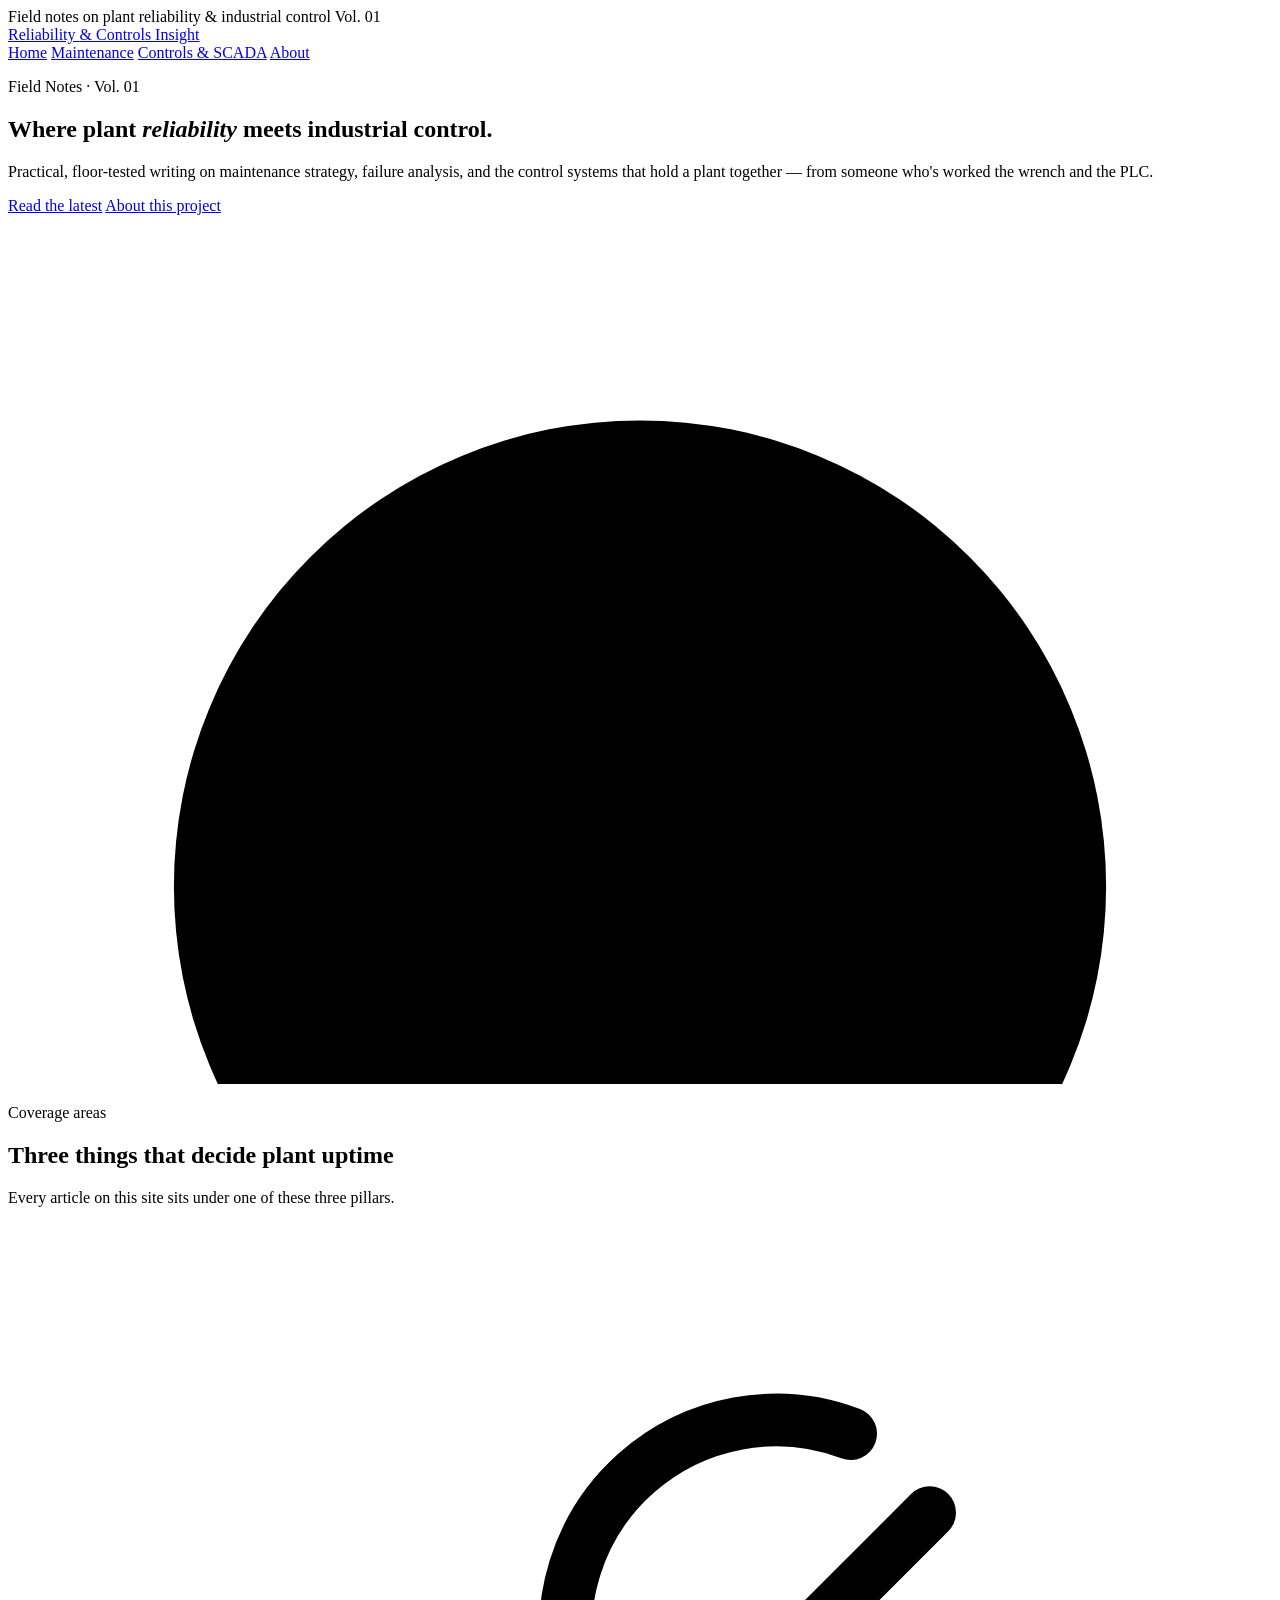
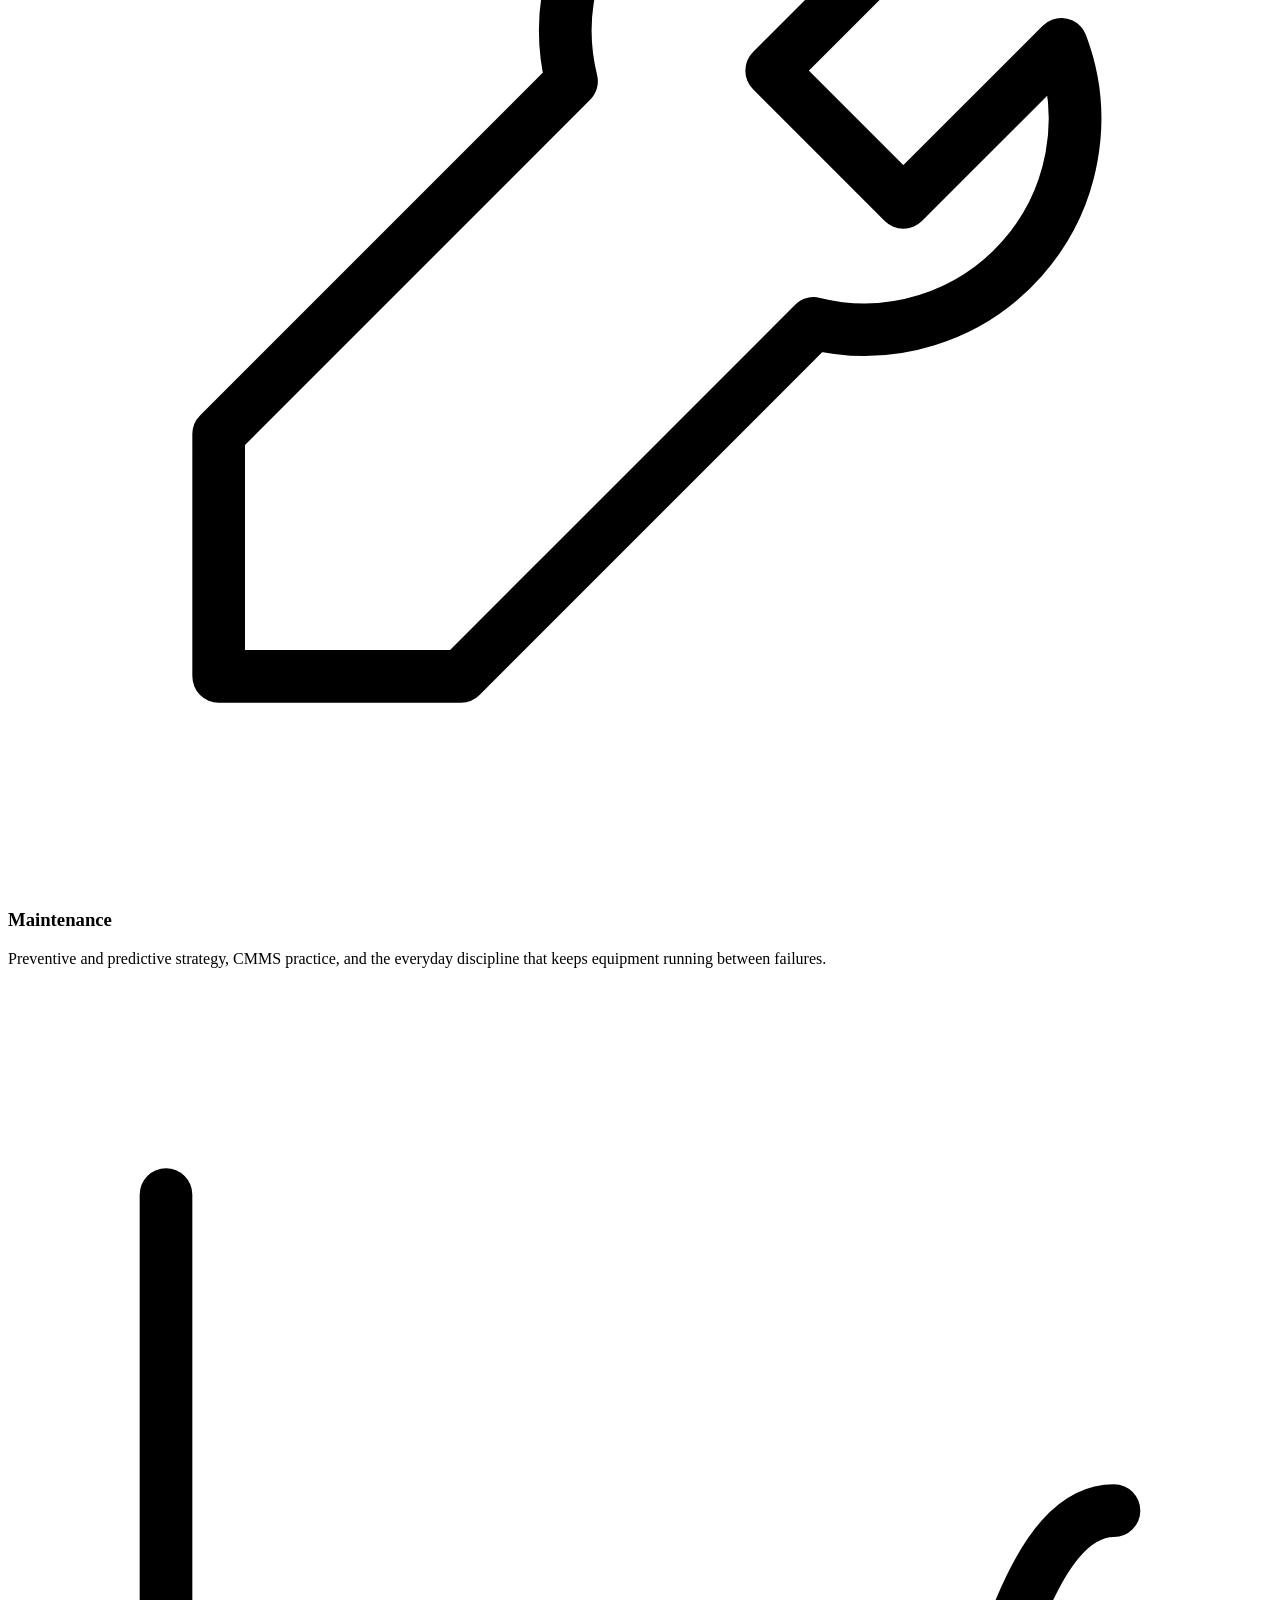
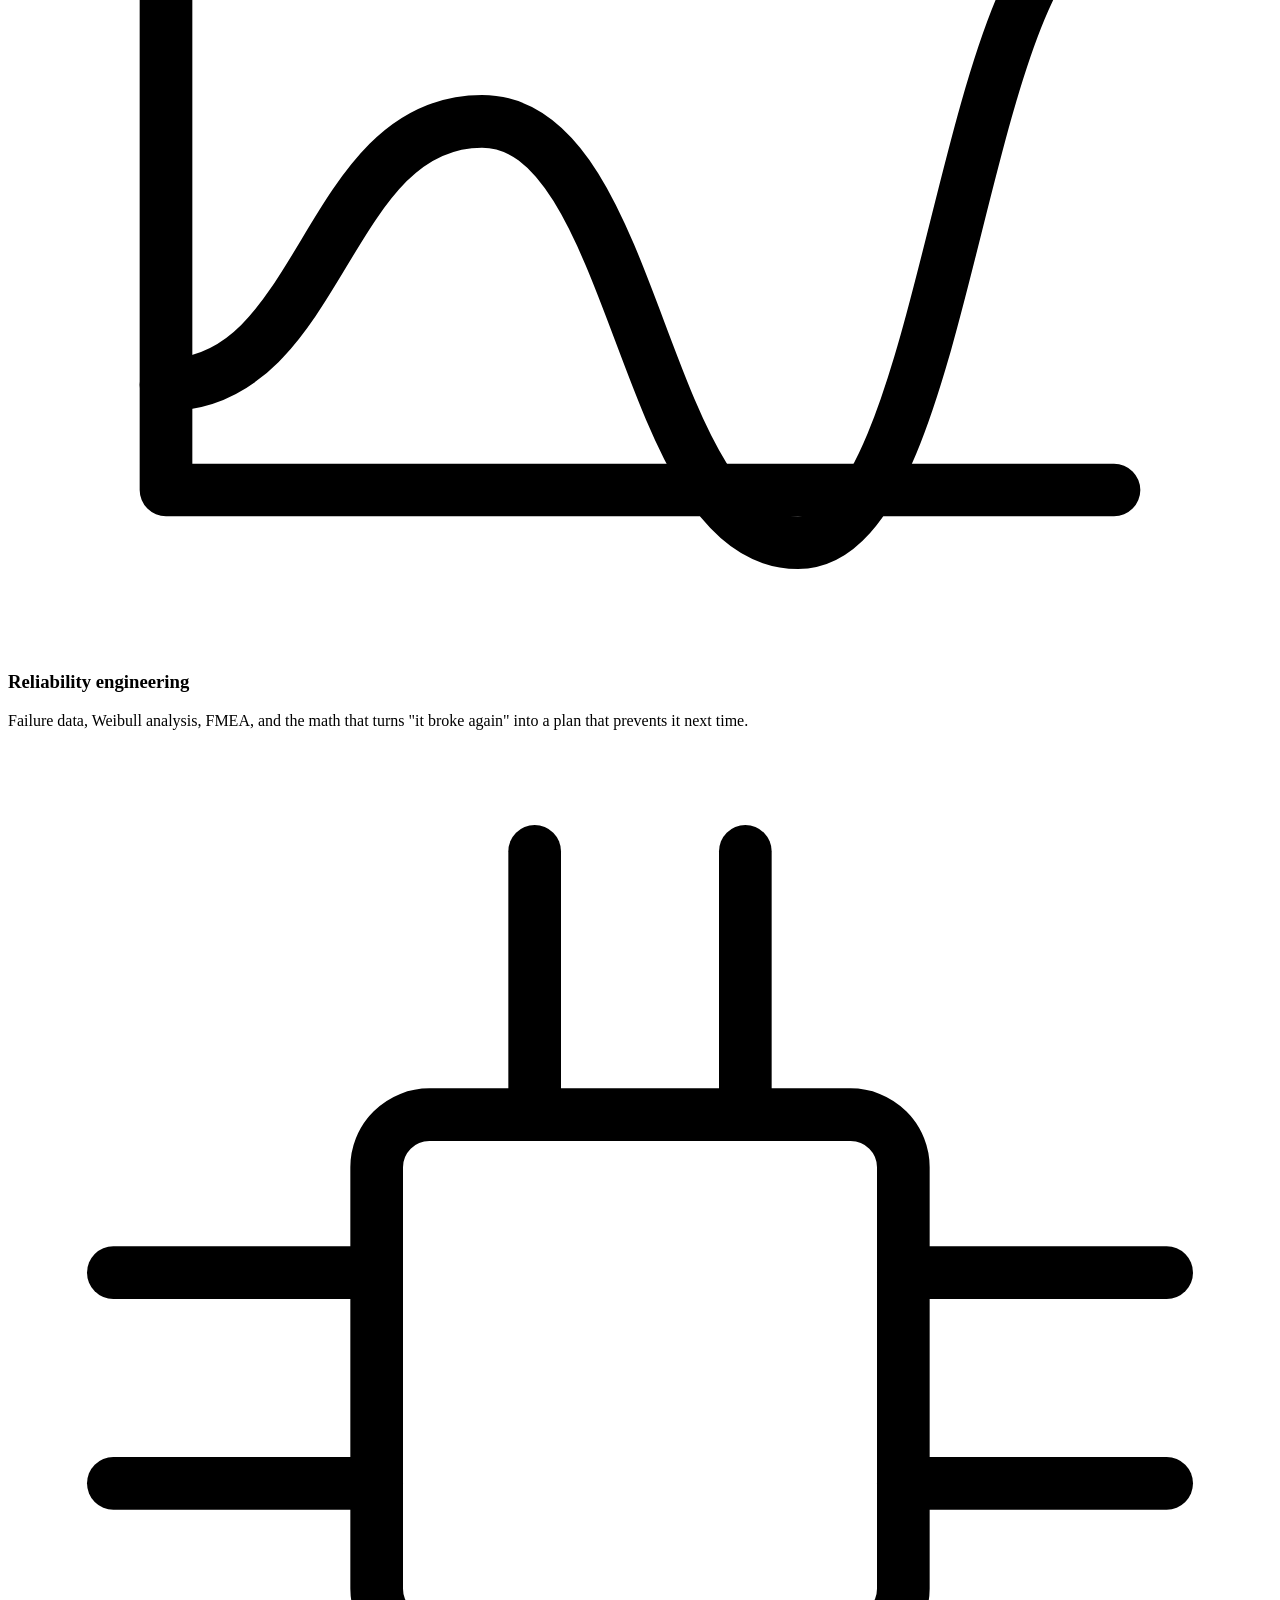
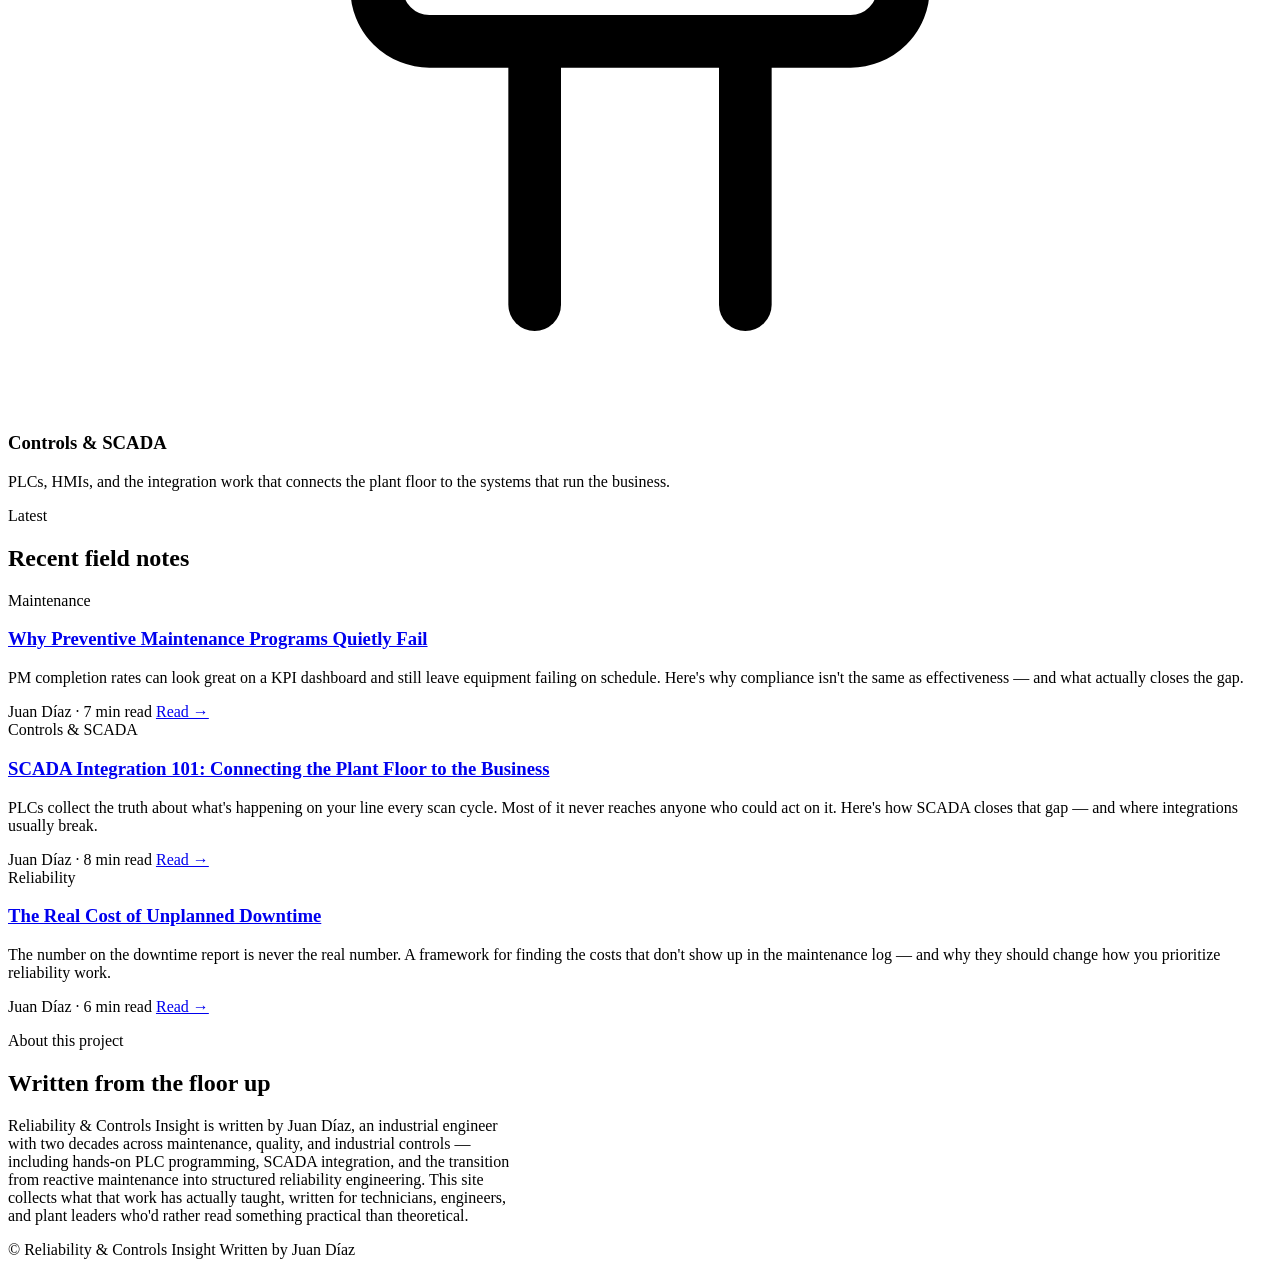
==== index.html @ 268b976e "Add initial index.html for website structure This is the initial commit of the index.html file conta" ====
<!DOCTYPE html>
<html lang="en">
<head>
<meta charset="UTF-8">
<meta name="viewport" content="width=device-width, initial-scale=1.0">
<title>Reliability &amp; Controls Insight</title>
<meta name="description" content="Field notes on plant reliability, maintenance, and industrial control systems — written from the floor up.">
<link rel="preconnect" href="https://fonts.googleapis.com">
<link rel="preconnect" href="https://fonts.gstatic.com" crossorigin>
<link href="https://fonts.googleapis.com/css2?family=Fraunces:ital,opsz,wght@0,9..144,500;0,9..144,600;1,9..144,500&family=Source+Sans+3:wght@400;500;600&family=JetBrains+Mono:wght@400;500;600&display=swap" rel="stylesheet">
<link rel="stylesheet" href="style.css">
</head>
<body>

<header class="masthead">
  <div class="masthead-top">
    <span>Field notes on plant reliability &amp; industrial control</span>
    <span>Vol. 01</span>
  </div>
  <div class="masthead-main">
    <a href="index.html" class="wordmark">Reliability <span class="wordmark-accent">&amp;</span> Controls Insight</a>
    <nav class="masthead-nav">
      <a href="index.html" class="active">Home</a>
      <a href="index.html#maintenance">Maintenance</a>
      <a href="index.html#controls">Controls &amp; SCADA</a>
      <a href="index.html#about">About</a>
    </nav>
  </div>
</header>

<!-- HERO -->
<section class="hero">
  <div class="hero-copy">
    <p class="hero-kicker">Field Notes · Vol. 01</p>
    <h1 class="hero-title">Where plant <em>reliability</em> meets industrial control.</h1>
    <p class="hero-dek">
      Practical, floor-tested writing on maintenance strategy, failure analysis, and the control
      systems that hold a plant together — from someone who's worked the wrench and the PLC.
    </p>
    <div class="hero-cta">
      <a href="#latest" class="btn btn-primary">Read the latest</a>
      <a href="#about" class="btn btn-ghost">About this project</a>
    </div>
  </div>

  <div class="gauge-wrap">
    <svg class="gauge-svg" viewBox="0 0 320 220" xmlns="http://www.w3.org/2000/svg" aria-hidden="true">
      <circle cx="160" cy="170" r="118" class="gauge-bezel"/>
      <circle cx="160" cy="170" r="104" class="gauge-face"/>
      <path d="M70,222 A104,104 0 0 1 93,90" class="gauge-arc gauge-arc-safe"/>
      <path d="M93,90 A104,104 0 0 1 227,90" class="gauge-arc gauge-arc-warn"/>
      <path d="M227,90 A104,104 0 0 1 250,222" class="gauge-arc gauge-arc-crit"/>
      <g class="gauge-needle">
        <polygon points="160,78 154,175 166,175" class="gauge-needle-shape"/>
      </g>
      <circle cx="160" cy="170" r="11" class="gauge-hub"/>
      <text x="160" y="205" text-anchor="middle" class="gauge-caption">RELIABILITY</text>
    </svg>
  </div>
</section>

<!-- PILLARS -->
<section class="section section-alt">
  <div class="section-inner">
    <div class="section-head">
      <div>
        <p class="section-kicker">Coverage areas</p>
        <h2 class="section-title">Three things that decide plant uptime</h2>
      </div>
      <p class="section-sub">Every article on this site sits under one of these three pillars.</p>
    </div>

    <div class="pillar-grid">

      <div class="pillar-card" id="maintenance">
        <div class="pillar-icon">
          <svg viewBox="0 0 48 48" fill="none" stroke="currentColor" stroke-width="2" stroke-linecap="round" stroke-linejoin="round">
            <path d="M32 8a8 8 0 0 0-10.6 9.4L8 30.8V40h9.2l13.4-13.4A8 8 0 0 0 40 16l-6 6-5-5 6-6"/>
          </svg>
        </div>
        <h3>Maintenance</h3>
        <p>Preventive and predictive strategy, CMMS practice, and the everyday discipline that keeps
           equipment running between failures.</p>
      </div>

      <div class="pillar-card" id="reliability">
        <div class="pillar-icon">
          <svg viewBox="0 0 48 48" fill="none" stroke="currentColor" stroke-width="2" stroke-linecap="round" stroke-linejoin="round">
            <path d="M6 38c6 0 6-10 12-10s6 16 12 16 6-24 12-24"/>
            <path d="M6 8v34h36" stroke-linecap="round"/>
          </svg>
        </div>
        <h3>Reliability engineering</h3>
        <p>Failure data, Weibull analysis, FMEA, and the math that turns "it broke again" into a
           plan that prevents it next time.</p>
      </div>

      <div class="pillar-card" id="controls">
        <div class="pillar-icon">
          <svg viewBox="0 0 48 48" fill="none" stroke="currentColor" stroke-width="2" stroke-linecap="round" stroke-linejoin="round">
            <rect x="14" y="14" width="20" height="20" rx="2"/>
            <line x1="20" y1="4" x2="20" y2="14"/>
            <line x1="28" y1="4" x2="28" y2="14"/>
            <line x1="20" y1="34" x2="20" y2="44"/>
            <line x1="28" y1="34" x2="28" y2="44"/>
            <line x1="4" y1="20" x2="14" y2="20"/>
            <line x1="4" y1="28" x2="14" y2="28"/>
            <line x1="34" y1="20" x2="44" y2="20"/>
            <line x1="34" y1="28" x2="44" y2="28"/>
          </svg>
        </div>
        <h3>Controls &amp; SCADA</h3>
        <p>PLCs, HMIs, and the integration work that connects the plant floor to the systems that
           run the business.</p>
      </div>

    </div>
  </div>
</section>

<!-- LATEST ARTICLES -->
<section class="section" id="latest">
  <div class="section-inner">
    <div class="section-head">
      <div>
        <p class="section-kicker">Latest</p>
        <h2 class="section-title">Recent field notes</h2>
      </div>
    </div>

    <div class="article-grid">

      <article class="article-card">
        <span class="article-tag">Maintenance</span>
        <h3><a href="articles/preventive-maintenance-fails.html">Why Preventive Maintenance Programs Quietly Fail</a></h3>
        <p>PM completion rates can look great on a KPI dashboard and still leave equipment failing
           on schedule. Here's why compliance isn't the same as effectiveness — and what actually
           closes the gap.</p>
        <div class="article-meta">
          <span>Juan Díaz</span>
          <span>·</span>
          <span>7 min read</span>
          <a href="articles/preventive-maintenance-fails.html" class="read-more">Read →</a>
        </div>
      </article>

      <article class="article-card">
        <span class="article-tag tag-controls">Controls &amp; SCADA</span>
        <h3><a href="articles/scada-integration-101.html">SCADA Integration 101: Connecting the Plant Floor to the Business</a></h3>
        <p>PLCs collect the truth about what's happening on your line every scan cycle. Most of it
           never reaches anyone who could act on it. Here's how SCADA closes that gap — and where
           integrations usually break.</p>
        <div class="article-meta">
          <span>Juan Díaz</span>
          <span>·</span>
          <span>8 min read</span>
          <a href="articles/scada-integration-101.html" class="read-more">Read →</a>
        </div>
      </article>

      <article class="article-card">
        <span class="article-tag tag-reliability">Reliability</span>
        <h3><a href="articles/cost-of-unplanned-downtime.html">The Real Cost of Unplanned Downtime</a></h3>
        <p>The number on the downtime report is never the real number. A framework for finding the
           costs that don't show up in the maintenance log — and why they should change how you
           prioritize reliability work.</p>
        <div class="article-meta">
          <span>Juan Díaz</span>
          <span>·</span>
          <span>6 min read</span>
          <a href="articles/cost-of-unplanned-downtime.html" class="read-more">Read →</a>
        </div>
      </article>

    </div>
  </div>
</section>

<!-- ABOUT -->
<section class="section section-alt" id="about">
  <div class="section-inner" style="max-width: 760px;">
    <p class="section-kicker">About this project</p>
    <h2 class="section-title" style="margin-bottom: 20px;">Written from the floor up</h2>
    <p style="color: var(--text-muted); font-size: 16px; max-width: 65ch;">
      Reliability &amp; Controls Insight is written by Juan Díaz, an industrial engineer with two
      decades across maintenance, quality, and industrial controls — including hands-on PLC
      programming, SCADA integration, and the transition from reactive maintenance into structured
      reliability engineering. This site collects what that work has actually taught, written for
      technicians, engineers, and plant leaders who'd rather read something practical than
      theoretical.
    </p>
  </div>
</section>

<footer class="site-footer">
  <div class="site-footer-inner">
    <span>© <span id="year"></span> Reliability &amp; Controls Insight</span>
    <span>Written by Juan Díaz</span>
  </div>
</footer>

<script src="script.js"></script>
</body>
</html>
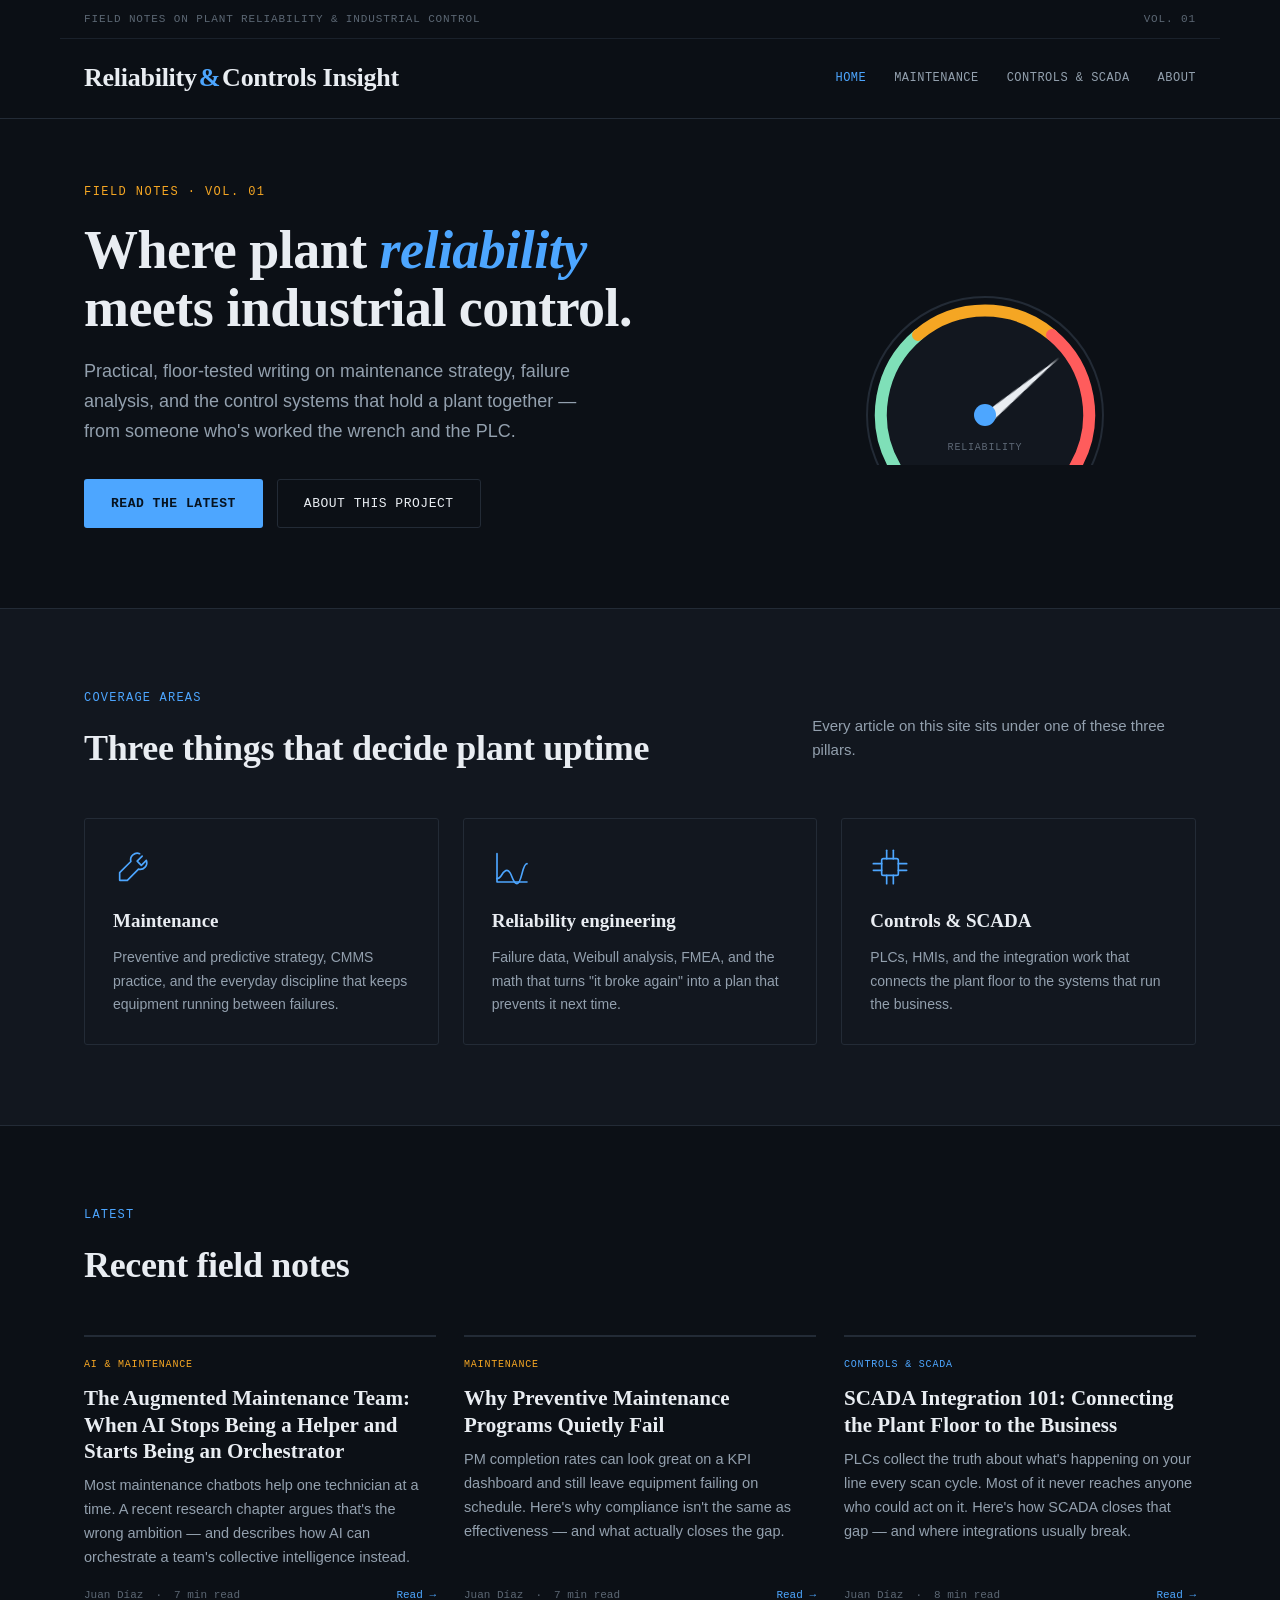
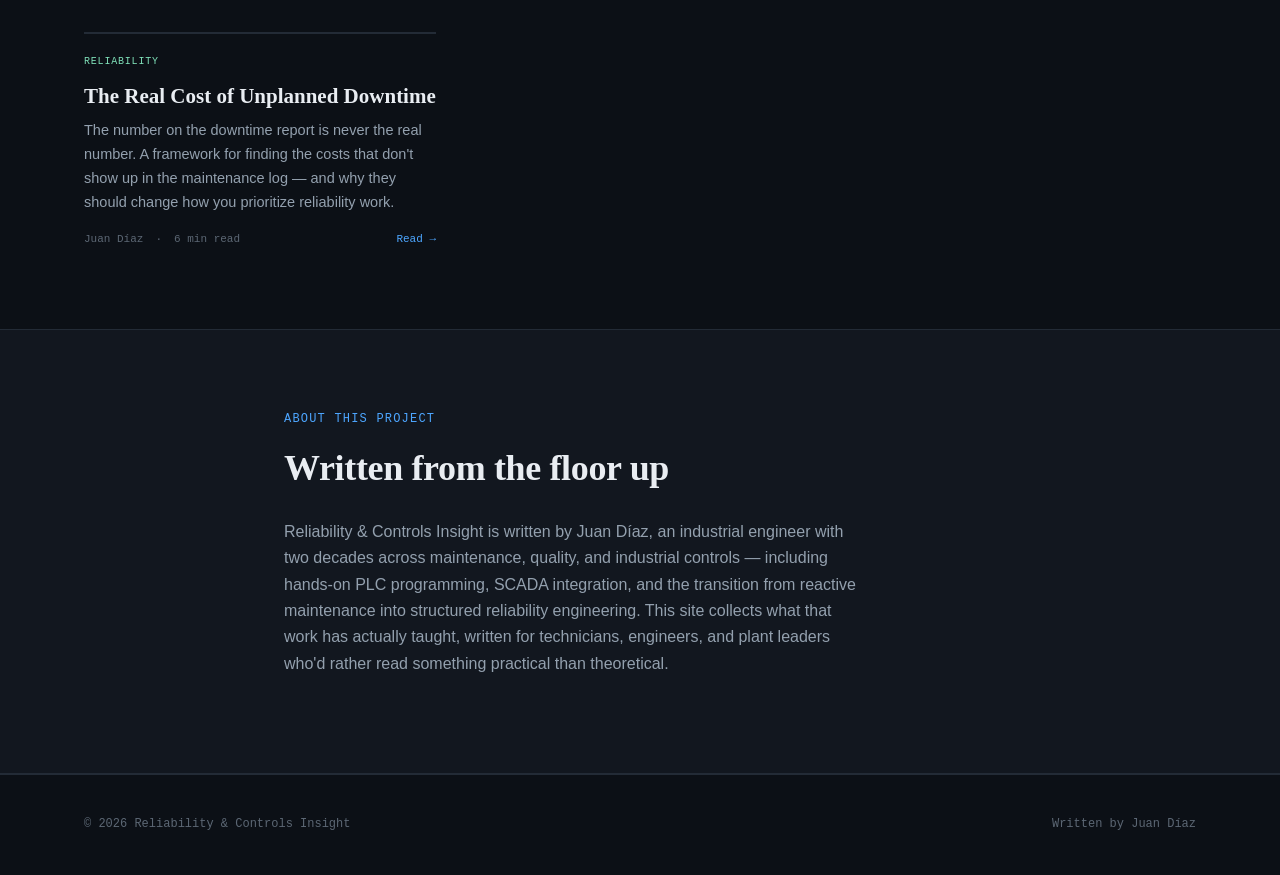
==== commit 30ac5ac0: "Add files via upload" ====
--- a/index.html
+++ b/index.html
@@ -131,6 +131,20 @@
     <div class="article-grid">
 
       <article class="article-card">
+        <span class="article-tag">AI &amp; Maintenance</span>
+        <h3><a href="articles/augmented-maintenance-team.html">The Augmented Maintenance Team: When AI Stops Being a Helper and Starts Being an Orchestrator</a></h3>
+        <p>Most maintenance chatbots help one technician at a time. A recent research chapter argues
+           that's the wrong ambition — and describes how AI can orchestrate a team's collective
+           intelligence instead.</p>
+        <div class="article-meta">
+          <span>Juan Díaz</span>
+          <span>·</span>
+          <span>7 min read</span>
+          <a href="articles/augmented-maintenance-team.html" class="read-more">Read →</a>
+        </div>
+      </article>
+
+      <article class="article-card">
         <span class="article-tag">Maintenance</span>
         <h3><a href="articles/preventive-maintenance-fails.html">Why Preventive Maintenance Programs Quietly Fail</a></h3>
         <p>PM completion rates can look great on a KPI dashboard and still leave equipment failing
--- a/style.css
+++ b/style.css
@@ -0,0 +1,471 @@
+/* ============================================
+   TOKENS
+   ============================================ */
+:root {
+  --bg: #0c1016;
+  --bg-panel: #12171f;
+  --bg-panel-raised: #171d27;
+  --line: #232b36;
+  --line-soft: #1a212b;
+
+  --text: #e9edf2;
+  --text-muted: #93a0ae;
+  --text-dim: #5c6774;
+
+  --accent: #4da6ff;
+  --accent-dim: #2c72ad;
+  --amber: #f5a623;
+  --red: #ff5c5c;
+
+  --font-display: 'Fraunces', serif;
+  --font-body: 'Source Sans 3', sans-serif;
+  --font-mono: 'JetBrains Mono', monospace;
+
+  --radius: 3px;
+  --container: 1160px;
+  --container-narrow: 760px;
+}
+
+* { box-sizing: border-box; }
+html { scroll-behavior: smooth; }
+
+body {
+  margin: 0;
+  background: var(--bg);
+  color: var(--text);
+  font-family: var(--font-body);
+  line-height: 1.65;
+  -webkit-font-smoothing: antialiased;
+}
+
+a { color: inherit; text-decoration: none; }
+img { max-width: 100%; display: block; }
+
+:focus-visible {
+  outline: 2px solid var(--accent);
+  outline-offset: 2px;
+}
+
+@media (prefers-reduced-motion: reduce) {
+  *, *::before, *::after {
+    animation-duration: 0.001ms !important;
+    animation-iteration-count: 1 !important;
+    transition-duration: 0.001ms !important;
+    scroll-behavior: auto !important;
+  }
+}
+
+/* ============================================
+   MASTHEAD
+   ============================================ */
+.masthead {
+  border-bottom: 1px solid var(--line);
+  background: rgba(12, 16, 22, 0.9);
+  backdrop-filter: blur(8px);
+  position: sticky;
+  top: 0;
+  z-index: 50;
+}
+.masthead-top {
+  max-width: var(--container);
+  margin: 0 auto;
+  padding: 10px 24px;
+  display: flex;
+  justify-content: space-between;
+  align-items: center;
+  font-family: var(--font-mono);
+  font-size: 11px;
+  letter-spacing: 0.08em;
+  color: var(--text-dim);
+  text-transform: uppercase;
+  border-bottom: 1px solid var(--line-soft);
+}
+.masthead-main {
+  max-width: var(--container);
+  margin: 0 auto;
+  padding: 18px 24px;
+  display: flex;
+  justify-content: space-between;
+  align-items: center;
+  flex-wrap: wrap;
+  gap: 16px;
+}
+.wordmark {
+  font-family: var(--font-display);
+  font-weight: 600;
+  font-size: 26px;
+  letter-spacing: -0.01em;
+  display: flex;
+  align-items: baseline;
+  gap: 2px;
+}
+.wordmark-accent { color: var(--accent); }
+.masthead-nav {
+  display: flex;
+  gap: 28px;
+  font-family: var(--font-mono);
+  font-size: 12px;
+  letter-spacing: 0.04em;
+  text-transform: uppercase;
+  color: var(--text-muted);
+}
+.masthead-nav a { transition: color 0.15s ease; }
+.masthead-nav a:hover, .masthead-nav a.active { color: var(--accent); }
+
+/* ============================================
+   HERO
+   ============================================ */
+.hero {
+  max-width: var(--container);
+  margin: 0 auto;
+  padding: 64px 24px 80px;
+  display: grid;
+  grid-template-columns: 1.2fr 0.8fr;
+  gap: 56px;
+  align-items: center;
+}
+.hero-kicker {
+  font-family: var(--font-mono);
+  font-size: 12px;
+  letter-spacing: 0.12em;
+  text-transform: uppercase;
+  color: var(--amber);
+  margin: 0 0 18px;
+}
+.hero-title {
+  font-family: var(--font-display);
+  font-size: clamp(36px, 5vw, 54px);
+  font-weight: 600;
+  line-height: 1.08;
+  margin: 0 0 20px;
+  letter-spacing: -0.01em;
+}
+.hero-title em {
+  font-style: italic;
+  color: var(--accent);
+}
+.hero-dek {
+  font-size: 18px;
+  color: var(--text-muted);
+  max-width: 52ch;
+  margin: 0 0 32px;
+}
+.hero-cta { display: flex; gap: 14px; flex-wrap: wrap; }
+
+.btn {
+  display: inline-flex;
+  align-items: center;
+  gap: 8px;
+  padding: 13px 26px;
+  font-family: var(--font-mono);
+  font-size: 13px;
+  letter-spacing: 0.04em;
+  text-transform: uppercase;
+  border-radius: var(--radius);
+  border: 1px solid transparent;
+  transition: transform 0.15s ease, border-color 0.15s ease, background 0.15s ease;
+  cursor: pointer;
+}
+.btn:hover { transform: translateY(-1px); }
+.btn-primary { background: var(--accent); color: #06121f; font-weight: 600; }
+.btn-primary:hover { background: #6cb8ff; }
+.btn-ghost { background: transparent; border-color: var(--line); color: var(--text); }
+.btn-ghost:hover { border-color: var(--accent); color: var(--accent); }
+
+/* Gauge signature illustration */
+.gauge-wrap {
+  display: flex;
+  justify-content: center;
+}
+.gauge-svg { width: 100%; max-width: 320px; height: auto; }
+.gauge-needle {
+  transform-box: fill-box;
+  transform-origin: 50% 100%;
+  animation: gaugeSweep 2.4s cubic-bezier(.22,1,.36,1) forwards;
+}
+@keyframes gaugeSweep {
+  0%   { transform: rotate(-95deg); }
+  60%  { transform: rotate(58deg); }
+  80%  { transform: rotate(42deg); }
+  100% { transform: rotate(50deg); }
+}
+@media (prefers-reduced-motion: reduce) {
+  .gauge-needle { animation: none; transform: rotate(50deg); }
+}
+.gauge-bezel { fill: none; stroke: var(--line); stroke-width: 2; }
+.gauge-face { fill: var(--bg-panel); stroke: var(--line); stroke-width: 1; }
+.gauge-arc { fill: none; stroke-width: 12; stroke-linecap: round; }
+.gauge-arc-safe { stroke: #7fe0b8; }
+.gauge-arc-warn { stroke: var(--amber); }
+.gauge-arc-crit { stroke: var(--red); }
+.gauge-tick { stroke: var(--text-dim); stroke-width: 2; }
+.gauge-needle-shape { fill: var(--text); }
+.gauge-hub { fill: var(--accent); }
+.gauge-caption {
+  font-family: var(--font-mono);
+  fill: var(--text-dim);
+  font-size: 10px;
+  letter-spacing: 0.08em;
+  text-transform: uppercase;
+}
+
+/* ============================================
+   SECTIONS
+   ============================================ */
+.section { padding: 80px 0; }
+.section-alt { background: var(--bg-panel); border-top: 1px solid var(--line); border-bottom: 1px solid var(--line); }
+.section-inner { max-width: var(--container); margin: 0 auto; padding: 0 24px; }
+.section-head {
+  display: flex;
+  justify-content: space-between;
+  align-items: flex-end;
+  gap: 24px;
+  margin-bottom: 40px;
+  flex-wrap: wrap;
+}
+.section-kicker {
+  font-family: var(--font-mono);
+  font-size: 12px;
+  letter-spacing: 0.1em;
+  text-transform: uppercase;
+  color: var(--accent);
+  margin: 0 0 10px;
+}
+.section-title {
+  font-family: var(--font-display);
+  font-size: clamp(26px, 3.5vw, 36px);
+  font-weight: 600;
+  margin: 0;
+  letter-spacing: -0.01em;
+}
+.section-sub {
+  color: var(--text-muted);
+  font-size: 15px;
+  max-width: 46ch;
+}
+
+/* ============================================
+   PILLARS
+   ============================================ */
+.pillar-grid {
+  display: grid;
+  grid-template-columns: repeat(3, 1fr);
+  gap: 24px;
+}
+.pillar-card {
+  background: var(--bg-panel);
+  border: 1px solid var(--line);
+  border-radius: var(--radius);
+  padding: 28px;
+  transition: border-color 0.15s ease, transform 0.15s ease;
+}
+.pillar-card:hover { border-color: var(--accent-dim); transform: translateY(-2px); }
+.pillar-icon { width: 40px; height: 40px; color: var(--accent); margin-bottom: 18px; }
+.pillar-icon svg { width: 100%; height: 100%; }
+.pillar-card h3 {
+  font-family: var(--font-display);
+  font-size: 19px;
+  font-weight: 600;
+  margin: 0 0 10px;
+}
+.pillar-card p { color: var(--text-muted); font-size: 14px; margin: 0; }
+
+/* ============================================
+   ARTICLE CARDS / GRID
+   ============================================ */
+.article-grid {
+  display: grid;
+  grid-template-columns: repeat(3, 1fr);
+  gap: 28px;
+}
+.article-card {
+  display: flex;
+  flex-direction: column;
+  border-top: 2px solid var(--line);
+  padding-top: 20px;
+  transition: border-color 0.15s ease;
+}
+.article-card:hover { border-color: var(--accent); }
+.article-tag {
+  display: inline-block;
+  font-family: var(--font-mono);
+  font-size: 10px;
+  letter-spacing: 0.08em;
+  text-transform: uppercase;
+  color: var(--amber);
+  margin-bottom: 12px;
+}
+.article-tag.tag-controls { color: var(--accent); }
+.article-tag.tag-reliability { color: #7fe0b8; }
+.article-card h3 {
+  font-family: var(--font-display);
+  font-size: 21px;
+  font-weight: 600;
+  line-height: 1.25;
+  margin: 0 0 10px;
+}
+.article-card p {
+  color: var(--text-muted);
+  font-size: 14.5px;
+  margin: 0 0 16px;
+  flex-grow: 1;
+}
+.article-meta {
+  font-family: var(--font-mono);
+  font-size: 11px;
+  color: var(--text-dim);
+  display: flex;
+  gap: 12px;
+  align-items: center;
+}
+.article-meta .read-more { color: var(--accent); margin-left: auto; }
+
+/* ============================================
+   ARTICLE PAGE
+   ============================================ */
+.article-header {
+  max-width: var(--container-narrow);
+  margin: 0 auto;
+  padding: 56px 24px 40px;
+  text-align: left;
+}
+.article-header .article-tag { font-size: 11px; margin-bottom: 18px; }
+.article-title {
+  font-family: var(--font-display);
+  font-size: clamp(32px, 5vw, 46px);
+  font-weight: 600;
+  line-height: 1.12;
+  margin: 0 0 20px;
+  letter-spacing: -0.01em;
+}
+.article-dek {
+  font-size: 18px;
+  color: var(--text-muted);
+  margin: 0 0 28px;
+  max-width: 60ch;
+}
+.article-byline {
+  font-family: var(--font-mono);
+  font-size: 12px;
+  color: var(--text-dim);
+  display: flex;
+  gap: 16px;
+  align-items: center;
+  border-top: 1px solid var(--line);
+  border-bottom: 1px solid var(--line);
+  padding: 14px 0;
+}
+.article-body {
+  max-width: var(--container-narrow);
+  margin: 0 auto;
+  padding: 0 24px 80px;
+  font-size: 17px;
+}
+.article-body h2 {
+  font-family: var(--font-display);
+  font-size: 26px;
+  font-weight: 600;
+  margin: 48px 0 18px;
+  letter-spacing: -0.005em;
+}
+.article-body h3 {
+  font-family: var(--font-display);
+  font-size: 20px;
+  font-weight: 600;
+  margin: 32px 0 14px;
+}
+.article-body p { margin: 0 0 20px; color: var(--text); }
+.article-body ul, .article-body ol { margin: 0 0 20px; padding-left: 22px; color: var(--text); }
+.article-body li { margin-bottom: 8px; }
+.pull-quote {
+  border-left: 3px solid var(--accent);
+  padding: 4px 0 4px 24px;
+  margin: 36px 0;
+  font-family: var(--font-display);
+  font-size: 22px;
+  font-style: italic;
+  color: var(--text);
+  line-height: 1.4;
+}
+.stat-callout {
+  background: var(--bg-panel);
+  border: 1px solid var(--line);
+  border-radius: var(--radius);
+  padding: 24px 28px;
+  margin: 32px 0;
+  display: flex;
+  gap: 24px;
+  flex-wrap: wrap;
+}
+.stat-callout .stat {
+  display: flex;
+  flex-direction: column;
+}
+.stat-callout .stat-value {
+  font-family: var(--font-mono);
+  font-size: 30px;
+  font-weight: 600;
+  color: var(--accent);
+}
+.stat-callout .stat-label {
+  font-family: var(--font-mono);
+  font-size: 11px;
+  color: var(--text-dim);
+  text-transform: uppercase;
+  letter-spacing: 0.05em;
+  margin-top: 4px;
+}
+.article-footer-nav {
+  max-width: var(--container-narrow);
+  margin: 0 auto;
+  padding: 0 24px 64px;
+  display: flex;
+  justify-content: space-between;
+  align-items: center;
+  font-family: var(--font-mono);
+  font-size: 13px;
+}
+.article-footer-nav a { color: var(--accent); }
+
+/* Related */
+.related-grid {
+  display: grid;
+  grid-template-columns: repeat(2, 1fr);
+  gap: 24px;
+}
+
+/* ============================================
+   FOOTER
+   ============================================ */
+.site-footer {
+  border-top: 1px solid var(--line);
+  padding: 40px 0;
+}
+.site-footer-inner {
+  max-width: var(--container);
+  margin: 0 auto;
+  padding: 0 24px;
+  display: flex;
+  justify-content: space-between;
+  align-items: center;
+  flex-wrap: wrap;
+  gap: 16px;
+  font-family: var(--font-mono);
+  font-size: 12px;
+  color: var(--text-dim);
+}
+.site-footer-inner a { color: var(--text-muted); }
+.site-footer-inner a:hover { color: var(--accent); }
+
+/* ============================================
+   RESPONSIVE
+   ============================================ */
+@media (max-width: 860px) {
+  .hero { grid-template-columns: 1fr; padding: 40px 24px 56px; gap: 40px; }
+  .gauge-wrap { order: -1; max-width: 220px; margin: 0 auto; }
+  .pillar-grid { grid-template-columns: 1fr; }
+  .article-grid { grid-template-columns: 1fr; }
+  .related-grid { grid-template-columns: 1fr; }
+  .masthead-nav { gap: 18px; font-size: 11px; }
+  .masthead-top { flex-direction: column; align-items: flex-start; gap: 4px; }
+}
